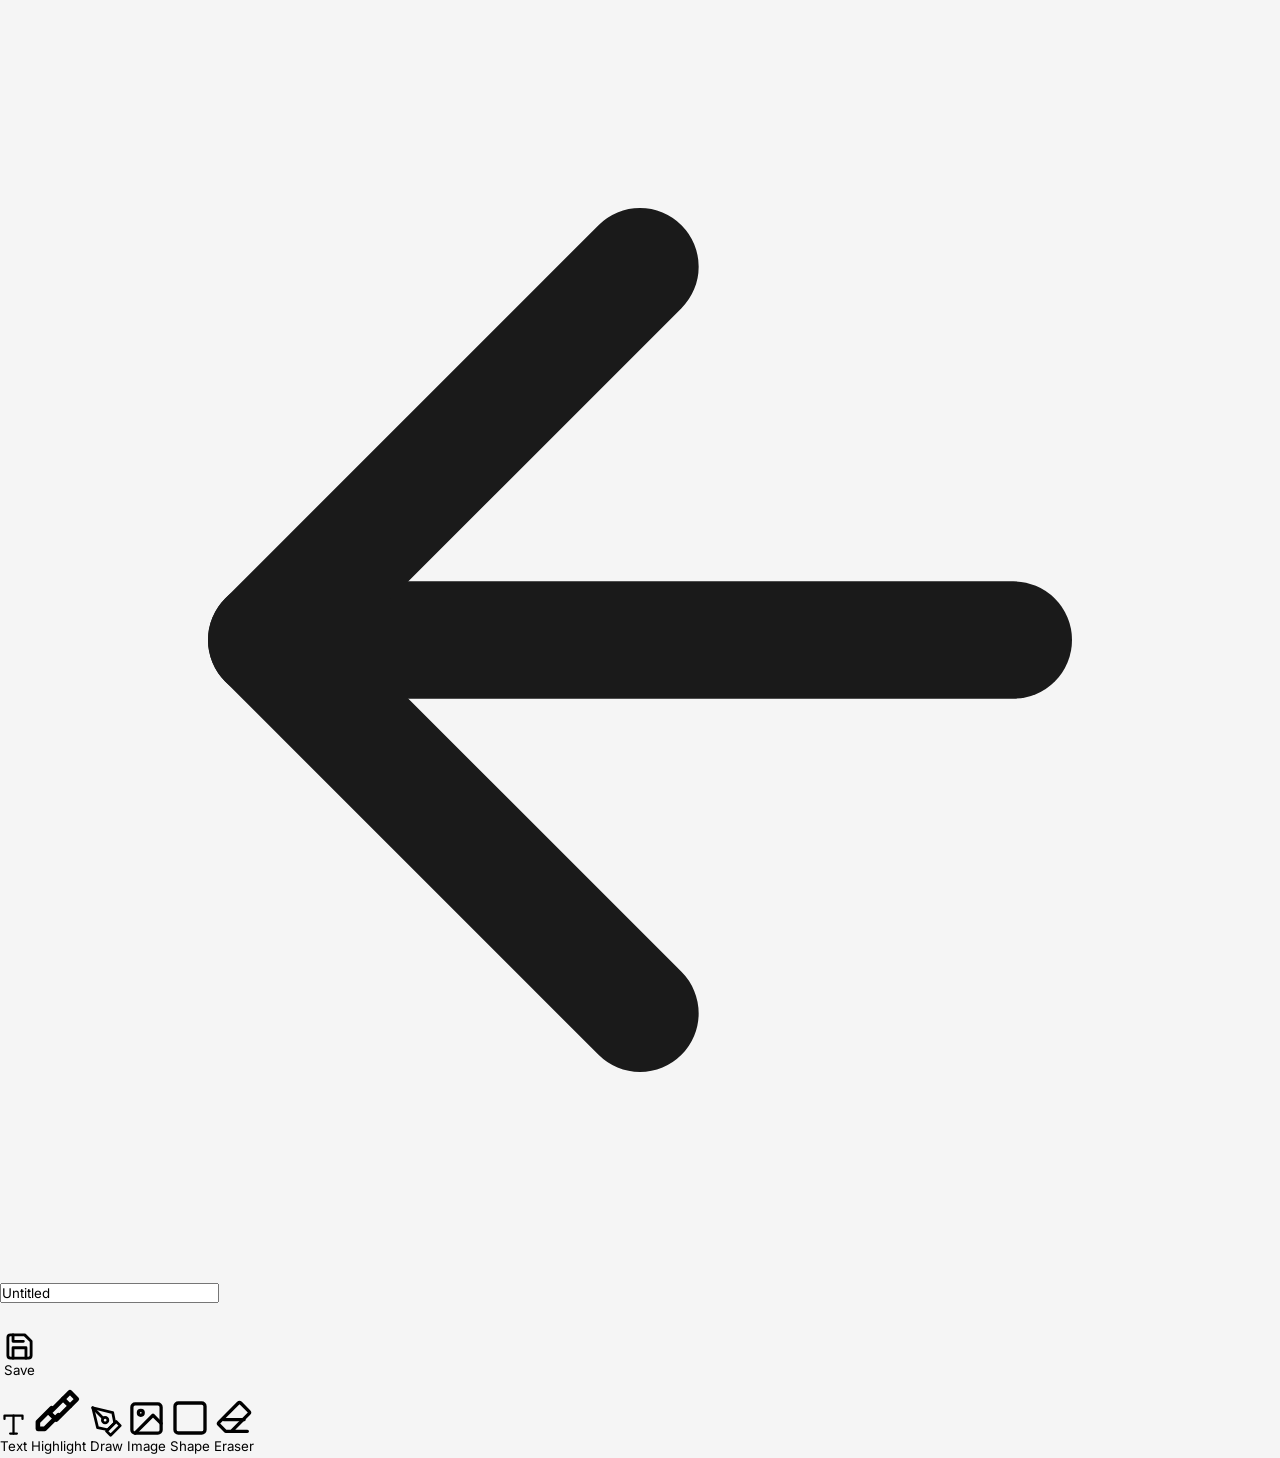
==== studio.html @ eeca4420 "Add initial HTML structure for PDFKit Studio" ====
<!doctype html>
<html lang="en" dir="ltr">
  <head>
    <meta charset="UTF-8" />
    <meta name="viewport" content="width=device-width, initial-scale=1.0, maximum-scale=1.0, user-scalable=no" />
    <title>Studio — PDFKit Studio</title>
    <meta name="description" content="Edit your PDF project — add text, images, highlights, and drawings." />
    <link rel="canonical" href="https://pdfkit-xi.vercel.app/studio.html" />

    <link rel="preconnect" href="https://fonts.googleapis.com" />
    <link rel="preconnect" href="https://fonts.gstatic.com" crossorigin />
    <link href="https://fonts.googleapis.com/css2?family=Inter:wght@400;500;600;700;800;900&family=Cairo:wght@400;500;600;700;800;900&family=Amiri:wght@400;700&family=Tajawal:wght@400;500;700;900&display=swap" rel="stylesheet" />

    <link rel="stylesheet" href="css/style.css" />
    <link rel="stylesheet" href="css/studio.css" />
  </head>
  <body class="studio-body">
    <header class="studio-header">
      <div class="header-left">
        <a class="icon-btn" href="index.html" aria-label="Back">
          <svg viewBox="0 0 24 24" fill="none" stroke="currentColor" stroke-width="2.2" stroke-linecap="round" stroke-linejoin="round">
            <line x1="19" y1="12" x2="5" y2="12"></line>
            <polyline points="12 19 5 12 12 5"></polyline>
          </svg>
        </a>
        <input type="text" class="project-title-input" id="project-title" value="Untitled" />
      </div>

      <div class="header-center">
        <button class="icon-btn" id="undo-btn" aria-label="Undo" disabled>
          <svg viewBox="0 0 24 24" fill="none" stroke="currentColor" stroke-width="2.2" stroke-linecap="round" stroke-linejoin="round">
            <polyline points="9 14 4 9 9 4"></polyline>
            <path d="M20 20v-7a4 4 0 0 0-4-4H4"></path>
          </svg>
        </button>
        <button class="icon-btn" id="redo-btn" aria-label="Redo" disabled>
          <svg viewBox="0 0 24 24" fill="none" stroke="currentColor" stroke-width="2.2" stroke-linecap="round" stroke-linejoin="round">
            <polyline points="15 14 20 9 15 4"></polyline>
            <path d="M4 20v-7a4 4 0 0 1 4-4h12"></path>
          </svg>
        </button>
      </div>

      <div class="header-right">
        <button class="icon-btn" id="export-btn" aria-label="Export">
          <svg viewBox="0 0 24 24" fill="none" stroke="currentColor" stroke-width="2.2" stroke-linecap="round" stroke-linejoin="round">
            <path d="M21 15v4a2 2 0 0 1-2 2H5a2 2 0 0 1-2-2v-4"></path>
            <polyline points="7 10 12 15 17 10"></polyline>
            <line x1="12" y1="15" x2="12" y2="3"></line>
          </svg>
        </button>
        <button class="btn-save" id="save-btn">
          <svg viewBox="0 0 24 24" fill="none" stroke="currentColor" stroke-width="2.2" stroke-linecap="round" stroke-linejoin="round">
            <path d="M19 21H5a2 2 0 0 1-2-2V5a2 2 0 0 1 2-2h11l5 5v11a2 2 0 0 1-2 2z"></path>
            <polyline points="17 21 17 13 7 13 7 21"></polyline>
            <polyline points="7 3 7 8 15 8"></polyline>
          </svg>
          Save
        </button>
      </div>
    </header>

    <main class="studio-main">
      <div class="canvas-wrapper" id="canvas-wrapper">
        <div class="canvas-stage" id="canvas-stage">
          <!-- Pages will be injected here -->
        </div>
      </div>
    </main>

    <nav class="studio-toolbar" id="studio-toolbar">
      <button class="tool-btn" data-tool="text" aria-label="Text">
        <svg viewBox="0 0 24 24" fill="none" stroke="currentColor" stroke-width="2" stroke-linecap="round" stroke-linejoin="round">
          <polyline points="4 7 4 4 20 4 20 7"></polyline>
          <line x1="9" y1="20" x2="15" y2="20"></line>
          <line x1="12" y1="4" x2="12" y2="20"></line>
        </svg>
        <span>Text</span>
      </button>

      <button class="tool-btn" data-tool="highlight" aria-label="Highlight">
        <svg viewBox="0 0 24 24" fill="none" stroke="currentColor" stroke-width="2" stroke-linecap="round" stroke-linejoin="round">
          <path d="M9 11l-6 6v3h3l6-6"></path>
          <path d="M14 7l3 3"></path>
          <path d="M17 4l3 3-9 9-3-3z"></path>
        </svg>
        <span>Highlight</span>
      </button>

      <button class="tool-btn" data-tool="draw" aria-label="Draw">
        <svg viewBox="0 0 24 24" fill="none" stroke="currentColor" stroke-width="2" stroke-linecap="round" stroke-linejoin="round">
          <path d="M12 19l7-7 3 3-7 7-3-3z"></path>
          <path d="M18 13l-1.5-7.5L2 2l3.5 14.5L13 18l5-5z"></path>
          <path d="M2 2l7.586 7.586"></path>
          <circle cx="11" cy="11" r="2"></circle>
        </svg>
        <span>Draw</span>
      </button>

      <button class="tool-btn" data-tool="image" aria-label="Image">
        <svg viewBox="0 0 24 24" fill="none" stroke="currentColor" stroke-width="2" stroke-linecap="round" stroke-linejoin="round">
          <rect x="3" y="3" width="18" height="18" rx="2"></rect>
          <circle cx="8.5" cy="8.5" r="1.5"></circle>
          <polyline points="21 15 16 10 5 21"></polyline>
        </svg>
        <span>Image</span>
      </button>

      <button class="tool-btn" data-tool="shape" aria-label="Shape">
        <svg viewBox="0 0 24 24" fill="none" stroke="currentColor" stroke-width="2" stroke-linecap="round" stroke-linejoin="round">
          <rect x="3" y="3" width="18" height="18" rx="2"></rect>
        </svg>
        <span>Shape</span>
      </button>

      <button class="tool-btn" data-tool="eraser" aria-label="Eraser">
        <svg viewBox="0 0 24 24" fill="none" stroke="currentColor" stroke-width="2" stroke-linecap="round" stroke-linejoin="round">
          <path d="M20 20H7L3 16a1 1 0 0 1 0-1.4L14.6 3a1 1 0 0 1 1.4 0L21 8a1 1 0 0 1 0 1.4L10.4 20"></path>
          <line x1="18" y1="13" x2="6" y2="13"></line>
        </svg>
        <span>Eraser</span>
      </button>
    </nav>

    <div class="tool-panel" id="tool-panel" hidden>
      <button class="panel-close" id="panel-close" aria-label="Close">
        <svg viewBox="0 0 24 24" fill="none" stroke="currentColor" stroke-width="2.4" stroke-linecap="round" stroke-linejoin="round">
          <line x1="18" y1="6" x2="6" y2="18"></line>
          <line x1="6" y1="6" x2="18" y2="18"></line>
        </svg>
      </button>
      <div class="panel-content" id="panel-content"></div>
    </div>

    <input type="file" id="image-upload" accept="image/*" hidden />

    <script src="js/db.js"></script>
    <script src="js/studio.js"></script>
  </body>
  </html>
---- css/style.css ----
:root {
  --cream: #f5f5f5;
  --paper: #ffffff;
  --ink: #1a1a1a;
  --muted: #6b7280;
  --line: #e5e5e5;
  --accent: #e53935;
  --accent-soft: #fee2e2;
  --accent-dark: #c62828;
  --radius: 14px;
  --radius-sm: 10px;
  --shadow-sm: 0 2px 8px rgba(0, 0, 0, 0.04);
  --shadow-md: 0 8px 24px rgba(0, 0, 0, 0.08);
  --shadow-lg: 0 16px 48px rgba(0, 0, 0, 0.12);
}

* { margin: 0; padding: 0; box-sizing: border-box; }

html { scroll-behavior: smooth; }

body {
  font-family: 'Inter', -apple-system, BlinkMacSystemFont, 'Segoe UI', sans-serif;
  background: var(--cream);
  color: var(--ink);
  min-height: 100vh;
  line-height: 1.6;
  -webkit-font-smoothing: antialiased;
  -moz-osx-font-smoothing: grayscale;
}

html[dir="rtl"] body {
  font-family: 'Cairo', 'Inter', sans-serif;
}

a { color: inherit; text-decoration: none; }

button {
  font-family: inherit;
  cursor: pointer;
  border: none;
  background: none;
}

input, textarea, select {
  font-family: inherit;
  outline: none;
}

svg { display: block; }

/* ============ Header ============ */
.app-header {
  display: flex;
  justify-content: space-between;
  align-items: center;
  padding: 16px 24px;
  background: rgba(245, 245, 245, 0.95);
  backdrop-filter: blur(12px);
  -webkit-backdrop-filter: blur(12px);
  border-bottom: 1px solid var(--line);
  position: sticky;
  top: 0;
  z-index: 100;
}

.brand {
  display: inline-flex;
  align-items: center;
  gap: 10px;
  font-size: 20px;
  font-weight: 800;
  letter-spacing: -0.5px;
  color: var(--ink);
}

.brand-mark {
  width: 38px;
  height: 38px;
  background: var(--accent);
  border-radius: var(--radius-sm);
  display: flex;
  align-items: center;
  justify-content: center;
  color: #fff;
  flex-shrink: 0;
}

.brand-mark svg { width: 22px; height: 22px; }

.brand-kit { color: var(--accent); }

.header-btn {
  width: 42px;
  height: 42px;
  border-radius: var(--radius-sm);
  background: var(--paper);
  border: 1px solid var(--line);
  display: flex;
  align-items: center;
  justify-content: center;
  color: var(--ink);
  transition: 0.2s ease;
}

.header-btn:hover {
  background: var(--accent-soft);
  border-color: var(--accent);
  color: var(--accent);
}

.header-btn svg { width: 20px; height: 20px; }

/* ============ Buttons ============ */
.btn {
  display: inline-flex;
  align-items: center;
  justify-content: center;
  gap: 8px;
  padding: 12px 20px;
  border-radius: var(--radius-sm);
  font-size: 15px;
  font-weight: 700;
  transition: 0.2s ease;
  border: 1px solid transparent;
}

.btn svg { width: 18px; height: 18px; }

.btn-primary {
  background: var(--accent);
  color: #fff;
}

.btn-primary:hover { background: var(--accent-dark); }

.btn-secondary {
  background: var(--paper);
  color: var(--ink);
  border-color: var(--line);
}

.btn-secondary:hover {
  background: var(--accent-soft);
  border-color: var(--accent);
  color: var(--accent);
}

.btn-block { width: 100%; }

/* ============ Container ============ */
.container {
  max-width: 960px;
  margin: 0 auto;
  padding: 0 24px;
}

.container-sm { max-width: 720px; }

/* ============ Empty state ============ */
.empty-state {
  text-align: center;
  padding: 80px 24px;
}

.empty-state svg {
  width: 64px;
  height: 64px;
  color: var(--muted);
  margin: 0 auto 24px;
  opacity: 0.4;
}

.empty-state h2 {
  font-size: 22px;
  font-weight: 800;
  margin-bottom: 8px;
  letter-spacing: -0.5px;
}

.empty-state p {
  color: var(--muted);
  font-size: 15px;
  margin-bottom: 28px;
  max-width: 360px;
  margin-left: auto;
  margin-right: auto;
}

/* ============ Modal ============ */
.modal {
  position: fixed;
  inset: 0;
  background: rgba(0, 0, 0, 0.5);
  backdrop-filter: blur(4px);
  z-index: 1000;
  display: flex;
  align-items: center;
  justify-content: center;
  padding: 20px;
}

.modal[hidden] { display: none; }

.modal-panel {
  background: var(--paper);
  border-radius: var(--radius);
  padding: 28px;
  width: 100%;
  max-width: 420px;
  box-shadow: var(--shadow-lg);
  position: relative;
}

.modal-title {
  font-size: 18px;
  font-weight: 800;
  margin-bottom: 6px;
}

.modal-desc {
  color: var(--muted);
  font-size: 14px;
  margin-bottom: 24px;
}

.modal-actions {
  display: flex;
  gap: 10px;
  margin-top: 24px;
}

.modal-actions .btn { flex: 1; }

/* ============ Responsive ============ */
@media (max-width: 600px) {
  .app-header { padding: 14px 18px; }
  .brand { font-size: 18px; }
  .brand-mark { width: 34px; height: 34px; }
  .brand-mark svg { width: 20px; height: 20px; }
  .container { padding: 0 18px; }
  .empty-state { padding: 60px 20px; }
  }
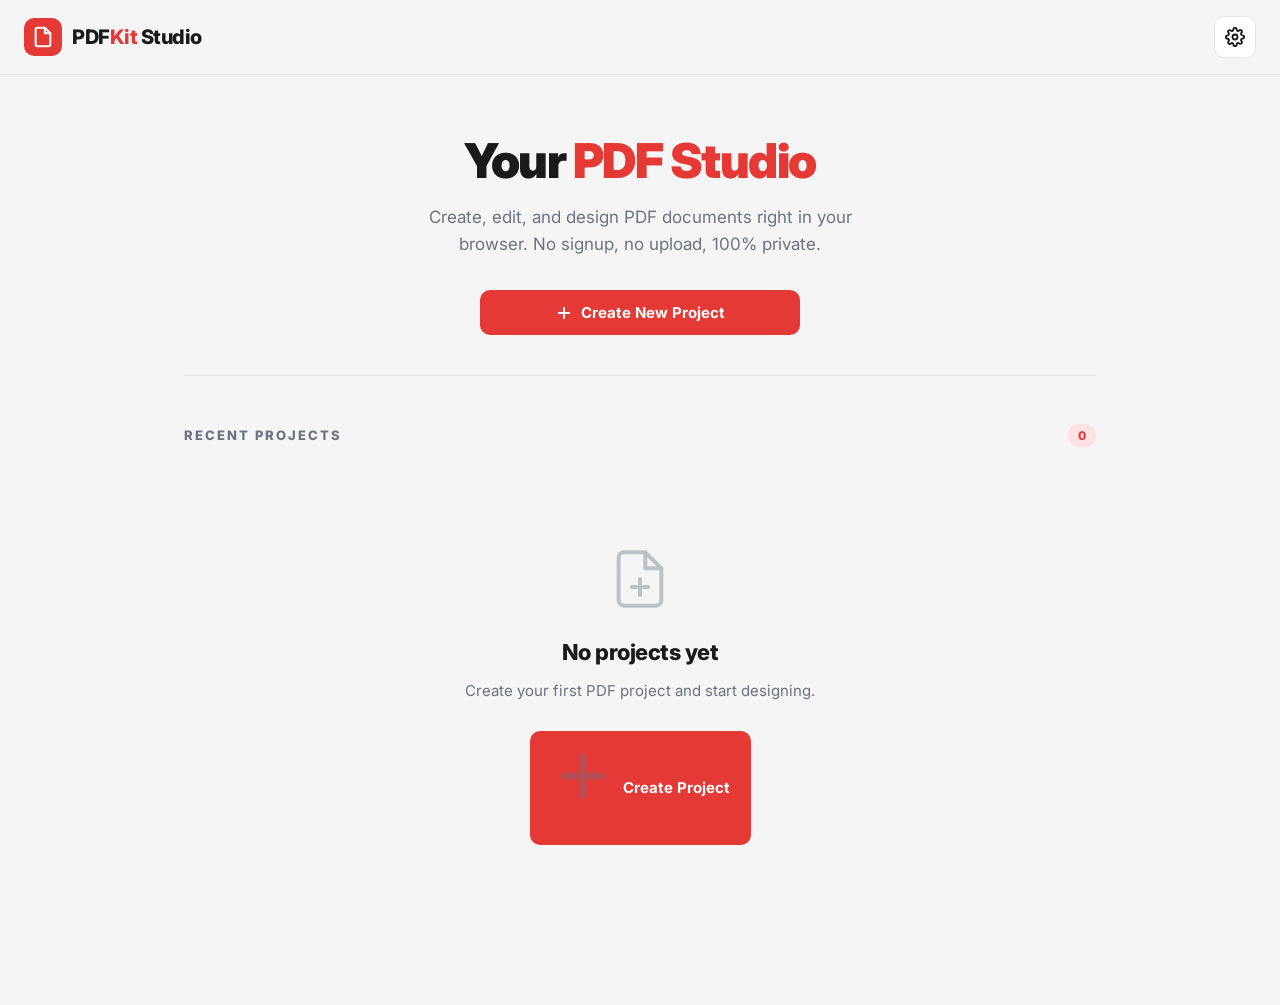
==== commit 2b3ed777: "Refactor HTML structure for studio page" ====
--- a/studio.html
+++ b/studio.html
@@ -59,70 +59,66 @@
         </button>
       </div>
     </header>
+    <main class="studio-main">
+  <div class="canvas-wrapper" id="canvas-wrapper">
+    <div class="canvas-stage" id="canvas-stage"></div>
+  </div>
+</main>
 
-    <main class="studio-main">
-      <div class="canvas-wrapper" id="canvas-wrapper">
-        <div class="canvas-stage" id="canvas-stage">
-          <!-- Pages will be injected here -->
-        </div>
-      </div>
-    </main>
+<nav class="studio-toolbar" id="studio-toolbar">
+  <button class="tool-btn" data-tool="text" aria-label="Text">
+    <svg viewBox="0 0 24 24" fill="none" stroke="currentColor" stroke-width="2" stroke-linecap="round" stroke-linejoin="round">
+      <polyline points="4 7 4 4 20 4 20 7"></polyline>
+      <line x1="9" y1="20" x2="15" y2="20"></line>
+      <line x1="12" y1="4" x2="12" y2="20"></line>
+    </svg>
+    <span>Text</span>
+  </button>
 
-    <nav class="studio-toolbar" id="studio-toolbar">
-      <button class="tool-btn" data-tool="text" aria-label="Text">
-        <svg viewBox="0 0 24 24" fill="none" stroke="currentColor" stroke-width="2" stroke-linecap="round" stroke-linejoin="round">
-          <polyline points="4 7 4 4 20 4 20 7"></polyline>
-          <line x1="9" y1="20" x2="15" y2="20"></line>
-          <line x1="12" y1="4" x2="12" y2="20"></line>
-        </svg>
-        <span>Text</span>
-      </button>
+  <button class="tool-btn" data-tool="highlight" aria-label="Highlight">
+    <svg viewBox="0 0 24 24" fill="none" stroke="currentColor" stroke-width="2" stroke-linecap="round" stroke-linejoin="round">
+      <path d="M9 11l-6 6v3h3l6-6"></path>
+      <path d="M14 7l3 3"></path>
+      <path d="M17 4l3 3-9 9-3-3z"></path>
+    </svg>
+    <span>Highlight</span>
+  </button>
 
-      <button class="tool-btn" data-tool="highlight" aria-label="Highlight">
-        <svg viewBox="0 0 24 24" fill="none" stroke="currentColor" stroke-width="2" stroke-linecap="round" stroke-linejoin="round">
-          <path d="M9 11l-6 6v3h3l6-6"></path>
-          <path d="M14 7l3 3"></path>
-          <path d="M17 4l3 3-9 9-3-3z"></path>
-        </svg>
-        <span>Highlight</span>
-      </button>
+  <button class="tool-btn" data-tool="draw" aria-label="Draw">
+    <svg viewBox="0 0 24 24" fill="none" stroke="currentColor" stroke-width="2" stroke-linecap="round" stroke-linejoin="round">
+      <path d="M12 19l7-7 3 3-7 7-3-3z"></path>
+      <path d="M18 13l-1.5-7.5L2 2l3.5 14.5L13 18l5-5z"></path>
+      <path d="M2 2l7.586 7.586"></path>
+      <circle cx="11" cy="11" r="2"></circle>
+    </svg>
+    <span>Draw</span>
+  </button>
 
-      <button class="tool-btn" data-tool="draw" aria-label="Draw">
-        <svg viewBox="0 0 24 24" fill="none" stroke="currentColor" stroke-width="2" stroke-linecap="round" stroke-linejoin="round">
-          <path d="M12 19l7-7 3 3-7 7-3-3z"></path>
-          <path d="M18 13l-1.5-7.5L2 2l3.5 14.5L13 18l5-5z"></path>
-          <path d="M2 2l7.586 7.586"></path>
-          <circle cx="11" cy="11" r="2"></circle>
-        </svg>
-        <span>Draw</span>
-      </button>
+  <button class="tool-btn" data-tool="image" aria-label="Image">
+    <svg viewBox="0 0 24 24" fill="none" stroke="currentColor" stroke-width="2" stroke-linecap="round" stroke-linejoin="round">
+      <rect x="3" y="3" width="18" height="18" rx="2"></rect>
+      <circle cx="8.5" cy="8.5" r="1.5"></circle>
+      <polyline points="21 15 16 10 5 21"></polyline>
+    </svg>
+    <span>Image</span>
+  </button>
 
-      <button class="tool-btn" data-tool="image" aria-label="Image">
-        <svg viewBox="0 0 24 24" fill="none" stroke="currentColor" stroke-width="2" stroke-linecap="round" stroke-linejoin="round">
-          <rect x="3" y="3" width="18" height="18" rx="2"></rect>
-          <circle cx="8.5" cy="8.5" r="1.5"></circle>
-          <polyline points="21 15 16 10 5 21"></polyline>
-        </svg>
-        <span>Image</span>
-      </button>
+  <button class="tool-btn" data-tool="shape" aria-label="Shape">
+    <svg viewBox="0 0 24 24" fill="none" stroke="currentColor" stroke-width="2" stroke-linecap="round" stroke-linejoin="round">
+      <rect x="3" y="3" width="18" height="18" rx="2"></rect>
+    </svg>
+    <span>Shape</span>
+  </button>
 
-      <button class="tool-btn" data-tool="shape" aria-label="Shape">
-        <svg viewBox="0 0 24 24" fill="none" stroke="currentColor" stroke-width="2" stroke-linecap="round" stroke-linejoin="round">
-          <rect x="3" y="3" width="18" height="18" rx="2"></rect>
-        </svg>
-        <span>Shape</span>
-      </button>
-
-      <button class="tool-btn" data-tool="eraser" aria-label="Eraser">
-        <svg viewBox="0 0 24 24" fill="none" stroke="currentColor" stroke-width="2" stroke-linecap="round" stroke-linejoin="round">
-          <path d="M20 20H7L3 16a1 1 0 0 1 0-1.4L14.6 3a1 1 0 0 1 1.4 0L21 8a1 1 0 0 1 0 1.4L10.4 20"></path>
-          <line x1="18" y1="13" x2="6" y2="13"></line>
-        </svg>
-        <span>Eraser</span>
-      </button>
-    </nav>
-
-    <div class="tool-panel" id="tool-panel" hidden>
+  <button class="tool-btn" data-tool="eraser" aria-label="Eraser">
+    <svg viewBox="0 0 24 24" fill="none" stroke="currentColor" stroke-width="2" stroke-linecap="round" stroke-linejoin="round">
+      <path d="M20 20H7L3 16a1 1 0 0 1 0-1.4L14.6 3a1 1 0 0 1 1.4 0L21 8a1 1 0 0 1 0 1.4L10.4 20"></path>
+      <line x1="18" y1="13" x2="6" y2="13"></line>
+    </svg>
+    <span>Eraser</span>
+  </button>
+      </nav>
+          <div class="tool-panel" id="tool-panel" hidden>
       <button class="panel-close" id="panel-close" aria-label="Close">
         <svg viewBox="0 0 24 24" fill="none" stroke="currentColor" stroke-width="2.4" stroke-linecap="round" stroke-linejoin="round">
           <line x1="18" y1="6" x2="6" y2="18"></line>
@@ -137,4 +133,4 @@
     <script src="js/db.js"></script>
     <script src="js/studio.js"></script>
   </body>
-  </html>
+</html>
--- a/css/studio.css
+++ b/css/studio.css
@@ -0,0 +1,488 @@
+/* =========================================
+   PDFKit Studio — Editor Styles (Part 1/4)
+   Layout + Header
+   ========================================= */
+
+.studio-body {
+  height: 100vh;
+  height: 100dvh;
+  overflow: hidden;
+  display: flex;
+  flex-direction: column;
+  background: #e8e8e8;
+}
+
+/* ---------- Header ---------- */
+.studio-header {
+  display: grid;
+  grid-template-columns: 1fr auto 1fr;
+  align-items: center;
+  gap: 8px;
+  padding: 8px 12px;
+  background: var(--paper);
+  border-bottom: 1px solid var(--line);
+  z-index: 50;
+  flex-shrink: 0;
+}
+
+.header-left,
+.header-center,
+.header-right {
+  display: flex;
+  align-items: center;
+  gap: 4px;
+}
+
+.header-left { min-width: 0; overflow: hidden; }
+.header-center { justify-content: center; }
+.header-right { justify-content: flex-end; }
+
+.icon-btn {
+  width: 36px;
+  height: 36px;
+  border-radius: 8px;
+  display: flex;
+  align-items: center;
+  justify-content: center;
+  color: var(--ink);
+  transition: 0.2s;
+  flex-shrink: 0;
+  background: transparent;
+  border: none;
+  cursor: pointer;
+}
+
+.icon-btn svg { width: 20px; height: 20px; }
+
+.icon-btn:hover:not(:disabled) {
+  background: var(--accent-soft);
+  color: var(--accent);
+}
+
+.icon-btn:disabled {
+  opacity: 0.25;
+  cursor: not-allowed;
+}
+
+.project-title-input {
+  background: transparent;
+  border: 1px solid transparent;
+  padding: 6px 8px;
+  border-radius: 6px;
+  font-size: 14px;
+  font-weight: 700;
+  color: var(--ink);
+  min-width: 0;
+  flex: 1;
+  max-width: 200px;
+  transition: 0.2s;
+}
+
+.project-title-input:hover { border-color: var(--line); }
+.project-title-input:focus { border-color: var(--accent); background: var(--cream); }
+
+.btn-save {
+  display: inline-flex;
+  align-items: center;
+  gap: 6px;
+  padding: 8px 14px;
+  background: var(--accent);
+  color: #fff;
+  border-radius: 8px;
+  font-size: 13px;
+  font-weight: 700;
+  transition: 0.2s;
+  white-space: nowrap;
+  border: none;
+  cursor: pointer;
+  font-family: inherit;
+}
+
+.btn-save svg { width: 16px; height: 16px; }
+
+.btn-save:hover { background: var(--accent-dark); }
+/* =========================================
+   Part 2/4 — Canvas Area + Bottom Toolbar
+   ========================================= */
+
+.studio-main {
+  flex: 1 1 auto;
+  overflow: auto;
+  position: relative;
+  padding: 16px;
+  min-height: 0;
+  -webkit-overflow-scrolling: touch;
+}
+
+.canvas-wrapper {
+  min-height: 100%;
+  display: flex;
+  align-items: flex-start;
+  justify-content: center;
+  padding-bottom: 16px;
+}
+
+.canvas-stage {
+  display: flex;
+  flex-direction: column;
+  gap: 16px;
+  align-items: center;
+}
+
+.page-canvas {
+  background: #fff;
+  box-shadow: 0 4px 24px rgba(0, 0, 0, 0.12);
+  border-radius: 4px;
+  position: relative;
+  overflow: hidden;
+  touch-action: none;
+  flex-shrink: 0;
+}
+
+/* ---------- Bottom toolbar ---------- */
+.studio-toolbar {
+  display: flex;
+  justify-content: flex-start;
+  gap: 2px;
+  padding: 8px;
+  background: var(--paper);
+  border-top: 1px solid var(--line);
+  overflow-x: auto;
+  overflow-y: hidden;
+  flex-shrink: 0;
+  scrollbar-width: none;
+  -webkit-overflow-scrolling: touch;
+  z-index: 10;
+}
+
+.studio-toolbar::-webkit-scrollbar { display: none; }
+
+.tool-btn {
+  display: flex;
+  flex-direction: column;
+  align-items: center;
+  justify-content: center;
+  gap: 3px;
+  padding: 8px 12px;
+  border-radius: 10px;
+  color: var(--muted);
+  transition: 0.2s;
+  flex-shrink: 0;
+  min-width: 62px;
+  background: transparent;
+  border: none;
+  cursor: pointer;
+  font-family: inherit;
+}
+
+.tool-btn svg { width: 22px; height: 22px; flex-shrink: 0; }
+
+.tool-btn span {
+  font-size: 10px;
+  font-weight: 700;
+  letter-spacing: 0.2px;
+  white-space: nowrap;
+}
+
+.tool-btn:hover {
+  background: var(--accent-soft);
+  color: var(--accent);
+}
+
+.tool-btn.active {
+  background: var(--accent);
+  color: #fff;
+}
+/* =========================================
+   Part 3/4 — Tool Panel (bottom sheet)
+   ========================================= */
+
+.tool-panel {
+  position: fixed;
+  left: 0;
+  right: 0;
+  bottom: 0;
+  background: var(--paper);
+  border-top-left-radius: 20px;
+  border-top-right-radius: 20px;
+  box-shadow: 0 -8px 32px rgba(0, 0, 0, 0.18);
+  padding: 20px;
+  z-index: 200;
+  max-height: 55vh;
+  overflow-y: auto;
+  animation: slideUp 0.25s ease;
+}
+
+.tool-panel[hidden] { display: none; }
+
+@keyframes slideUp {
+  from { transform: translateY(100%); }
+  to { transform: translateY(0); }
+}
+
+.panel-close {
+  position: absolute;
+  top: 12px;
+  right: 12px;
+  width: 30px;
+  height: 30px;
+  border-radius: 8px;
+  display: flex;
+  align-items: center;
+  justify-content: center;
+  color: var(--muted);
+  background: var(--cream);
+  transition: 0.2s;
+  border: none;
+  cursor: pointer;
+}
+
+.panel-close svg { width: 16px; height: 16px; }
+
+.panel-close:hover {
+  background: var(--accent-soft);
+  color: var(--accent);
+}
+
+html[dir="rtl"] .panel-close { right: auto; left: 12px; }
+
+.panel-content { padding-right: 40px; }
+
+html[dir="rtl"] .panel-content { padding-right: 0; padding-left: 40px; }
+
+.panel-title {
+  font-size: 15px;
+  font-weight: 800;
+  margin-bottom: 16px;
+  letter-spacing: -0.3px;
+}
+
+.panel-row { margin-bottom: 16px; }
+
+.panel-label {
+  display: block;
+  font-size: 11px;
+  font-weight: 800;
+  letter-spacing: 1px;
+  text-transform: uppercase;
+  color: var(--muted);
+  margin-bottom: 8px;
+}
+
+.color-options {
+  display: flex;
+  gap: 10px;
+  flex-wrap: wrap;
+}
+
+.color-swatch {
+  width: 34px;
+  height: 34px;
+  border-radius: 50%;
+  border: 2px solid var(--line);
+  cursor: pointer;
+  transition: 0.2s;
+  padding: 0;
+}
+
+.color-swatch:hover { transform: scale(1.1); }
+
+.color-swatch.active {
+  border-color: var(--accent);
+  box-shadow: 0 0 0 3px var(--accent-soft);
+}
+
+.panel-textarea {
+  width: 100%;
+  padding: 12px 14px;
+  background: var(--cream);
+  border: 1px solid var(--line);
+  border-radius: 10px;
+  font-family: inherit;
+  font-size: 15px;
+  color: var(--ink);
+  resize: vertical;
+  min-height: 70px;
+  transition: 0.2s;
+}
+
+.panel-textarea:focus { border-color: var(--accent); background: var(--paper); }
+
+.font-grid {
+  display: grid;
+  grid-template-columns: repeat(auto-fill, minmax(90px, 1fr));
+  gap: 8px;
+}
+
+.font-option {
+  padding: 10px;
+  background: var(--cream);
+  border: 1.5px solid var(--line);
+  border-radius: 10px;
+  font-size: 14px;
+  color: var(--ink);
+  cursor: pointer;
+  transition: 0.2s;
+  text-align: center;
+  white-space: nowrap;
+  overflow: hidden;
+  text-overflow: ellipsis;
+  font-family: inherit;
+}
+
+.font-option:hover { border-color: var(--accent); }
+
+.font-option.active {
+  border-color: var(--accent);
+  background: var(--accent-soft);
+}
+
+.size-slider {
+  width: 100%;
+  -webkit-appearance: none;
+  appearance: none;
+  height: 4px;
+  background: var(--line);
+  border-radius: 4px;
+  outline: none;
+}
+
+.size-slider::-webkit-slider-thumb {
+  -webkit-appearance: none;
+  appearance: none;
+  width: 20px;
+  height: 20px;
+  background: var(--accent);
+  border-radius: 50%;
+  cursor: pointer;
+  border: 3px solid #fff;
+  box-shadow: 0 2px 6px rgba(0, 0, 0, 0.2);
+}
+
+.size-slider::-moz-range-thumb {
+  width: 20px;
+  height: 20px;
+  background: var(--accent);
+  border-radius: 50%;
+  cursor: pointer;
+  border: 3px solid #fff;
+}
+
+.brush-options { display: flex; gap: 10px; }
+
+.brush-size {
+  width: 44px;
+  height: 44px;
+  border-radius: 10px;
+  background: var(--cream);
+  border: 1.5px solid var(--line);
+  display: flex;
+  align-items: center;
+  justify-content: center;
+  cursor: pointer;
+  transition: 0.2s;
+  padding: 0;
+}
+
+.brush-size::before {
+  content: "";
+  background: var(--ink);
+  border-radius: 50%;
+  width: var(--size);
+  height: var(--size);
+}
+
+.brush-size.active {
+  border-color: var(--accent);
+  background: var(--accent-soft);
+}
+
+.brush-size.active::before { background: var(--accent); }
+
+.panel-btn {
+  width: 100%;
+  padding: 12px;
+  background: var(--accent);
+  color: #fff;
+  border-radius: 10px;
+  font-size: 15px;
+  font-weight: 700;
+  transition: 0.2s;
+  border: none;
+  cursor: pointer;
+  font-family: inherit;
+}
+
+.panel-btn:hover { background: var(--accent-dark); }
+/* =========================================
+   Part 4/4 — Elements + Responsive
+   ========================================= */
+
+.text-element {
+  position: absolute;
+  cursor: move;
+  user-select: none;
+  -webkit-user-select: none;
+  padding: 4px 6px;
+  border: 1px dashed transparent;
+  border-radius: 4px;
+  white-space: pre-wrap;
+  word-break: break-word;
+  line-height: 1.3;
+  touch-action: none;
+}
+
+.text-element.selected {
+  border-color: var(--accent);
+  background: rgba(229, 57, 53, 0.05);
+}
+
+.text-element .resize-handle,
+.image-element .resize-handle {
+  position: absolute;
+  right: -6px;
+  bottom: -6px;
+  width: 12px;
+  height: 12px;
+  background: var(--accent);
+  border: 2px solid #fff;
+  border-radius: 50%;
+  cursor: nwse-resize;
+  display: none;
+  touch-action: none;
+}
+
+.text-element.selected .resize-handle,
+.image-element.selected .resize-handle { display: block; }
+
+.image-element {
+  position: absolute;
+  cursor: move;
+  user-select: none;
+  -webkit-user-select: none;
+  border: 1px dashed transparent;
+  touch-action: none;
+}
+
+.image-element img {
+  display: block;
+  width: 100%;
+  height: 100%;
+  pointer-events: none;
+  object-fit: contain;
+}
+
+.image-element.selected { border-color: var(--accent); }
+
+@media (max-width: 600px) {
+  .studio-header { padding: 6px 8px; gap: 4px; }
+  .project-title-input { font-size: 13px; max-width: 110px; padding: 5px 6px; }
+  .icon-btn { width: 32px; height: 32px; }
+  .icon-btn svg { width: 18px; height: 18px; }
+  .btn-save { padding: 7px 10px; font-size: 12px; }
+  .studio-main { padding: 10px; }
+  .studio-toolbar { padding: 6px 4px; }
+  .tool-btn { min-width: 56px; padding: 6px 8px; }
+  .tool-btn svg { width: 20px; height: 20px; }
+  .tool-btn span { font-size: 9px; }
+}
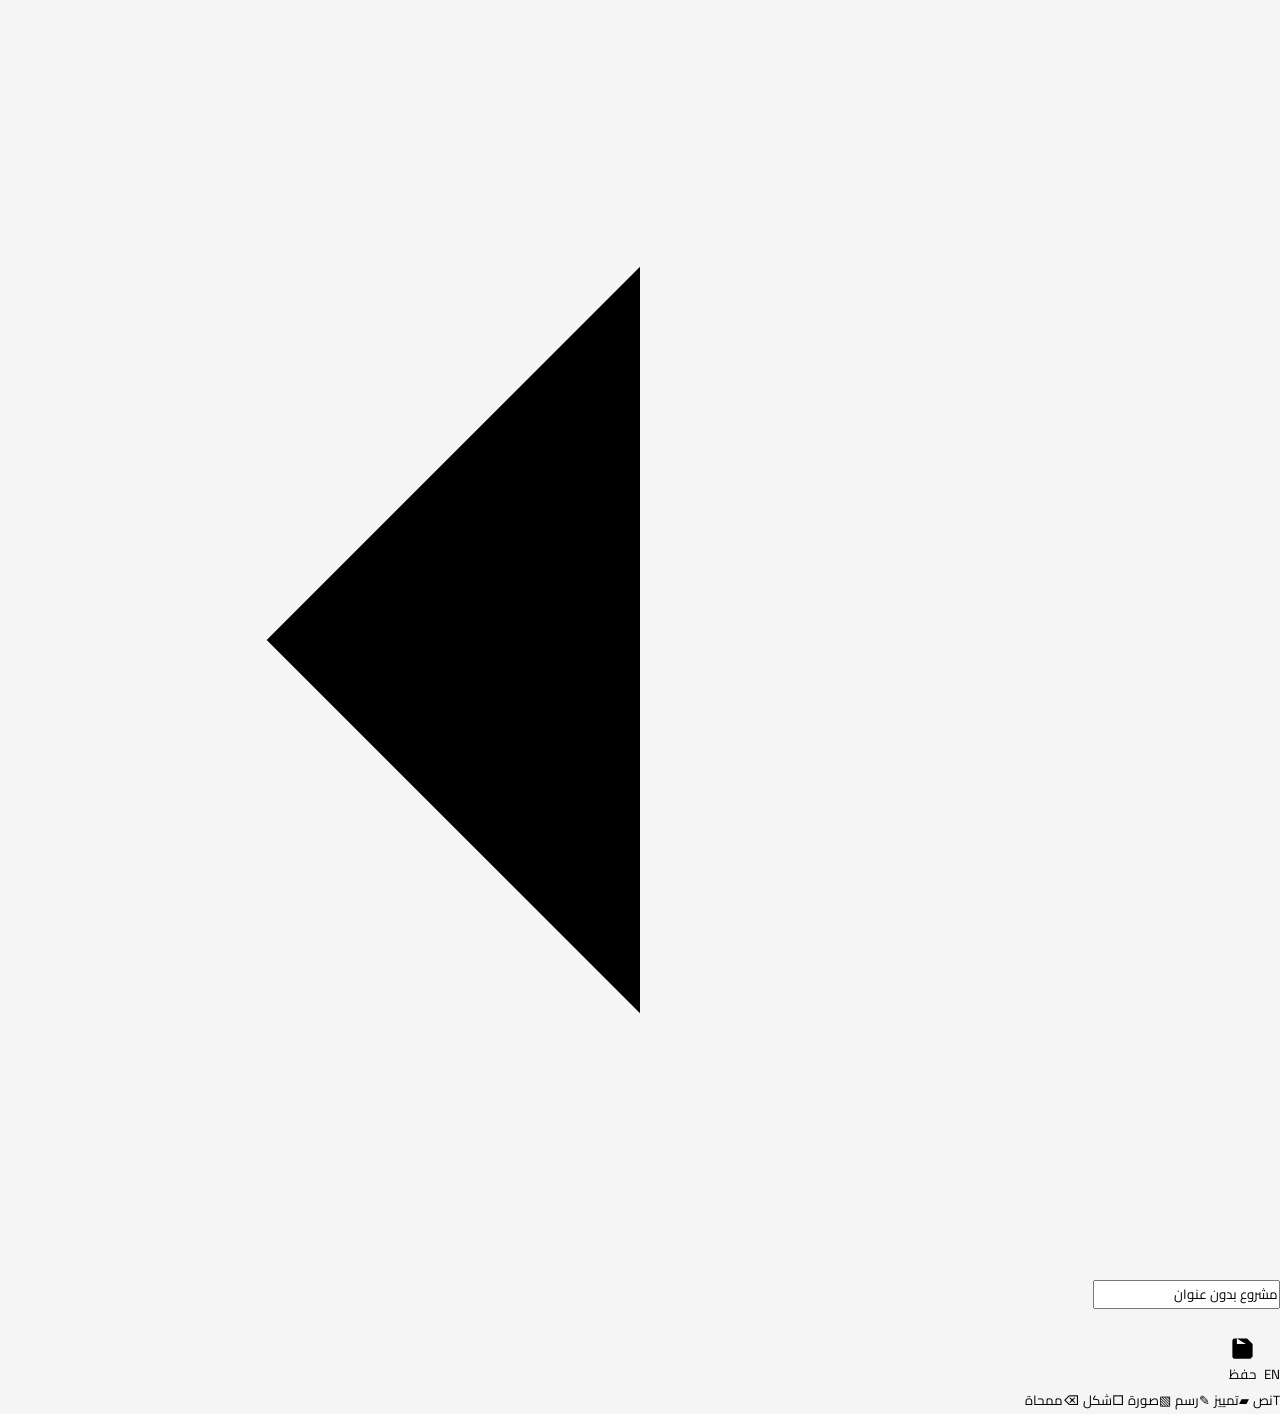
==== commit 8f24f509: "Add files via upload" ====
--- a/studio.html
+++ b/studio.html
@@ -1,136 +1,70 @@
 <!doctype html>
-<html lang="en" dir="ltr">
-  <head>
-    <meta charset="UTF-8" />
-    <meta name="viewport" content="width=device-width, initial-scale=1.0, maximum-scale=1.0, user-scalable=no" />
-    <title>Studio — PDFKit Studio</title>
-    <meta name="description" content="Edit your PDF project — add text, images, highlights, and drawings." />
-    <link rel="canonical" href="https://pdfkit-xi.vercel.app/studio.html" />
+<html lang="ar" dir="rtl">
+<head>
+  <meta charset="UTF-8">
+  <meta name="viewport" content="width=device-width, initial-scale=1, viewport-fit=cover">
+  <meta name="theme-color" content="#f5f5f5">
+  <title>الاستوديو — PDFKit Studio</title>
+  <meta name="description" content="محرر PDF تفاعلي يعمل بالكامل في المتصفح">
+  <link rel="preconnect" href="https://fonts.googleapis.com">
+  <link rel="preconnect" href="https://fonts.gstatic.com" crossorigin>
+  <link href="https://fonts.googleapis.com/css2?family=Inter:wght@400;500;600;700;800&family=Cairo:wght@400;500;600;700;800&family=Amiri:wght@400;700&family=Tajawal:wght@400;500;700;800&display=swap" rel="stylesheet">
+  <link rel="stylesheet" href="css/style.css">
+  <link rel="stylesheet" href="css/studio.css">
+</head>
+<body class="studio-body">
+  <header class="studio-header" aria-label="رأس الاستوديو">
+    <div class="header-group header-start">
+      <a class="icon-btn" href="index.html" data-i18n-aria="back" aria-label="رجوع">
+        <svg viewBox="0 0 24 24" aria-hidden="true"><path d="M19 12H5M12 19l-7-7 7-7"/></svg>
+      </a>
+      <input id="project-title" class="project-title-input" value="مشروع بدون عنوان" autocomplete="off" aria-label="اسم المشروع">
+    </div>
+    <div class="header-group header-history" aria-label="سجل التعديلات">
+      <button class="icon-btn" id="undo-btn" type="button" data-i18n-aria="undo" aria-label="تراجع" disabled>
+        <svg viewBox="0 0 24 24" aria-hidden="true"><path d="M9 14 4 9l5-5M4 9h10a6 6 0 0 1 6 6v5"/></svg>
+      </button>
+      <button class="icon-btn" id="redo-btn" type="button" data-i18n-aria="redo" aria-label="إعادة" disabled>
+        <svg viewBox="0 0 24 24" aria-hidden="true"><path d="m15 14 5-5-5-5m5 5H10a6 6 0 0 0-6 6v5"/></svg>
+      </button>
+    </div>
+    <div class="header-group header-end">
+      <button class="icon-btn" id="language-btn" type="button" aria-label="English">EN</button>
+      <button class="icon-btn" id="export-btn" type="button" data-i18n-aria="export" aria-label="تصدير">
+        <svg viewBox="0 0 24 24" aria-hidden="true"><path d="M12 3v12m0 0 5-5m-5 5-5-5M5 21h14a2 2 0 0 0 2-2v-3M3 16v3a2 2 0 0 0 2 2"/></svg>
+      </button>
+      <button class="btn-save" id="save-btn" type="button">
+        <svg viewBox="0 0 24 24" aria-hidden="true"><path d="M19 21H5a2 2 0 0 1-2-2V5a2 2 0 0 1 2-2h11l5 5v11zM7 3v5h8M8 21v-6h8v6"/></svg>
+        <span data-i18n="save">حفظ</span>
+      </button>
+    </div>
+  </header>
 
-    <link rel="preconnect" href="https://fonts.googleapis.com" />
-    <link rel="preconnect" href="https://fonts.gstatic.com" crossorigin />
-    <link href="https://fonts.googleapis.com/css2?family=Inter:wght@400;500;600;700;800;900&family=Cairo:wght@400;500;600;700;800;900&family=Amiri:wght@400;700&family=Tajawal:wght@400;500;700;900&display=swap" rel="stylesheet" />
+  <main class="studio-main" id="studio-main">
+    <div class="canvas-wrapper" id="canvas-wrapper">
+      <div class="canvas-stage" id="canvas-stage" aria-live="polite"></div>
+    </div>
+  </main>
 
-    <link rel="stylesheet" href="css/style.css" />
-    <link rel="stylesheet" href="css/studio.css" />
-  </head>
-  <body class="studio-body">
-    <header class="studio-header">
-      <div class="header-left">
-        <a class="icon-btn" href="index.html" aria-label="Back">
-          <svg viewBox="0 0 24 24" fill="none" stroke="currentColor" stroke-width="2.2" stroke-linecap="round" stroke-linejoin="round">
-            <line x1="19" y1="12" x2="5" y2="12"></line>
-            <polyline points="12 19 5 12 12 5"></polyline>
-          </svg>
-        </a>
-        <input type="text" class="project-title-input" id="project-title" value="Untitled" />
-      </div>
+  <nav class="studio-toolbar" id="studio-toolbar" aria-label="أدوات التحرير">
+    <button class="tool-btn" type="button" data-tool="text"><span class="tool-icon">T</span><span data-i18n="text">نص</span></button>
+    <button class="tool-btn" type="button" data-tool="highlight"><span class="tool-icon">▰</span><span data-i18n="highlight">تمييز</span></button>
+    <button class="tool-btn" type="button" data-tool="draw"><span class="tool-icon">✎</span><span data-i18n="draw">رسم</span></button>
+    <button class="tool-btn" type="button" data-tool="image"><span class="tool-icon">▧</span><span data-i18n="image">صورة</span></button>
+    <button class="tool-btn" type="button" data-tool="shape"><span class="tool-icon">□</span><span data-i18n="shape">شكل</span></button>
+    <button class="tool-btn" type="button" data-tool="eraser"><span class="tool-icon">⌫</span><span data-i18n="eraser">ممحاة</span></button>
+  </nav>
 
-      <div class="header-center">
-        <button class="icon-btn" id="undo-btn" aria-label="Undo" disabled>
-          <svg viewBox="0 0 24 24" fill="none" stroke="currentColor" stroke-width="2.2" stroke-linecap="round" stroke-linejoin="round">
-            <polyline points="9 14 4 9 9 4"></polyline>
-            <path d="M20 20v-7a4 4 0 0 0-4-4H4"></path>
-          </svg>
-        </button>
-        <button class="icon-btn" id="redo-btn" aria-label="Redo" disabled>
-          <svg viewBox="0 0 24 24" fill="none" stroke="currentColor" stroke-width="2.2" stroke-linecap="round" stroke-linejoin="round">
-            <polyline points="15 14 20 9 15 4"></polyline>
-            <path d="M4 20v-7a4 4 0 0 1 4-4h12"></path>
-          </svg>
-        </button>
-      </div>
+  <section class="tool-panel" id="tool-panel" hidden aria-label="خيارات الأداة">
+    <div class="sheet-grip" aria-hidden="true"></div>
+    <button class="panel-close" id="panel-close" type="button" aria-label="إغلاق">×</button>
+    <div class="panel-content" id="panel-content"></div>
+  </section>
 
-      <div class="header-right">
-        <button class="icon-btn" id="export-btn" aria-label="Export">
-          <svg viewBox="0 0 24 24" fill="none" stroke="currentColor" stroke-width="2.2" stroke-linecap="round" stroke-linejoin="round">
-            <path d="M21 15v4a2 2 0 0 1-2 2H5a2 2 0 0 1-2-2v-4"></path>
-            <polyline points="7 10 12 15 17 10"></polyline>
-            <line x1="12" y1="15" x2="12" y2="3"></line>
-          </svg>
-        </button>
-        <button class="btn-save" id="save-btn">
-          <svg viewBox="0 0 24 24" fill="none" stroke="currentColor" stroke-width="2.2" stroke-linecap="round" stroke-linejoin="round">
-            <path d="M19 21H5a2 2 0 0 1-2-2V5a2 2 0 0 1 2-2h11l5 5v11a2 2 0 0 1-2 2z"></path>
-            <polyline points="17 21 17 13 7 13 7 21"></polyline>
-            <polyline points="7 3 7 8 15 8"></polyline>
-          </svg>
-          Save
-        </button>
-      </div>
-    </header>
-    <main class="studio-main">
-  <div class="canvas-wrapper" id="canvas-wrapper">
-    <div class="canvas-stage" id="canvas-stage"></div>
-  </div>
-</main>
+  <input type="file" id="image-upload" accept="image/*" hidden>
+  <div class="toast" id="toast" role="status" aria-live="polite"></div>
 
-<nav class="studio-toolbar" id="studio-toolbar">
-  <button class="tool-btn" data-tool="text" aria-label="Text">
-    <svg viewBox="0 0 24 24" fill="none" stroke="currentColor" stroke-width="2" stroke-linecap="round" stroke-linejoin="round">
-      <polyline points="4 7 4 4 20 4 20 7"></polyline>
-      <line x1="9" y1="20" x2="15" y2="20"></line>
-      <line x1="12" y1="4" x2="12" y2="20"></line>
-    </svg>
-    <span>Text</span>
-  </button>
-
-  <button class="tool-btn" data-tool="highlight" aria-label="Highlight">
-    <svg viewBox="0 0 24 24" fill="none" stroke="currentColor" stroke-width="2" stroke-linecap="round" stroke-linejoin="round">
-      <path d="M9 11l-6 6v3h3l6-6"></path>
-      <path d="M14 7l3 3"></path>
-      <path d="M17 4l3 3-9 9-3-3z"></path>
-    </svg>
-    <span>Highlight</span>
-  </button>
-
-  <button class="tool-btn" data-tool="draw" aria-label="Draw">
-    <svg viewBox="0 0 24 24" fill="none" stroke="currentColor" stroke-width="2" stroke-linecap="round" stroke-linejoin="round">
-      <path d="M12 19l7-7 3 3-7 7-3-3z"></path>
-      <path d="M18 13l-1.5-7.5L2 2l3.5 14.5L13 18l5-5z"></path>
-      <path d="M2 2l7.586 7.586"></path>
-      <circle cx="11" cy="11" r="2"></circle>
-    </svg>
-    <span>Draw</span>
-  </button>
-
-  <button class="tool-btn" data-tool="image" aria-label="Image">
-    <svg viewBox="0 0 24 24" fill="none" stroke="currentColor" stroke-width="2" stroke-linecap="round" stroke-linejoin="round">
-      <rect x="3" y="3" width="18" height="18" rx="2"></rect>
-      <circle cx="8.5" cy="8.5" r="1.5"></circle>
-      <polyline points="21 15 16 10 5 21"></polyline>
-    </svg>
-    <span>Image</span>
-  </button>
-
-  <button class="tool-btn" data-tool="shape" aria-label="Shape">
-    <svg viewBox="0 0 24 24" fill="none" stroke="currentColor" stroke-width="2" stroke-linecap="round" stroke-linejoin="round">
-      <rect x="3" y="3" width="18" height="18" rx="2"></rect>
-    </svg>
-    <span>Shape</span>
-  </button>
-
-  <button class="tool-btn" data-tool="eraser" aria-label="Eraser">
-    <svg viewBox="0 0 24 24" fill="none" stroke="currentColor" stroke-width="2" stroke-linecap="round" stroke-linejoin="round">
-      <path d="M20 20H7L3 16a1 1 0 0 1 0-1.4L14.6 3a1 1 0 0 1 1.4 0L21 8a1 1 0 0 1 0 1.4L10.4 20"></path>
-      <line x1="18" y1="13" x2="6" y2="13"></line>
-    </svg>
-    <span>Eraser</span>
-  </button>
-      </nav>
-          <div class="tool-panel" id="tool-panel" hidden>
-      <button class="panel-close" id="panel-close" aria-label="Close">
-        <svg viewBox="0 0 24 24" fill="none" stroke="currentColor" stroke-width="2.4" stroke-linecap="round" stroke-linejoin="round">
-          <line x1="18" y1="6" x2="6" y2="18"></line>
-          <line x1="6" y1="6" x2="18" y2="18"></line>
-        </svg>
-      </button>
-      <div class="panel-content" id="panel-content"></div>
-    </div>
-
-    <input type="file" id="image-upload" accept="image/*" hidden />
-
-    <script src="js/db.js"></script>
-    <script src="js/studio.js"></script>
-  </body>
+  <script src="js/db.js"></script>
+  <script src="js/studio.js"></script>
+</body>
 </html>
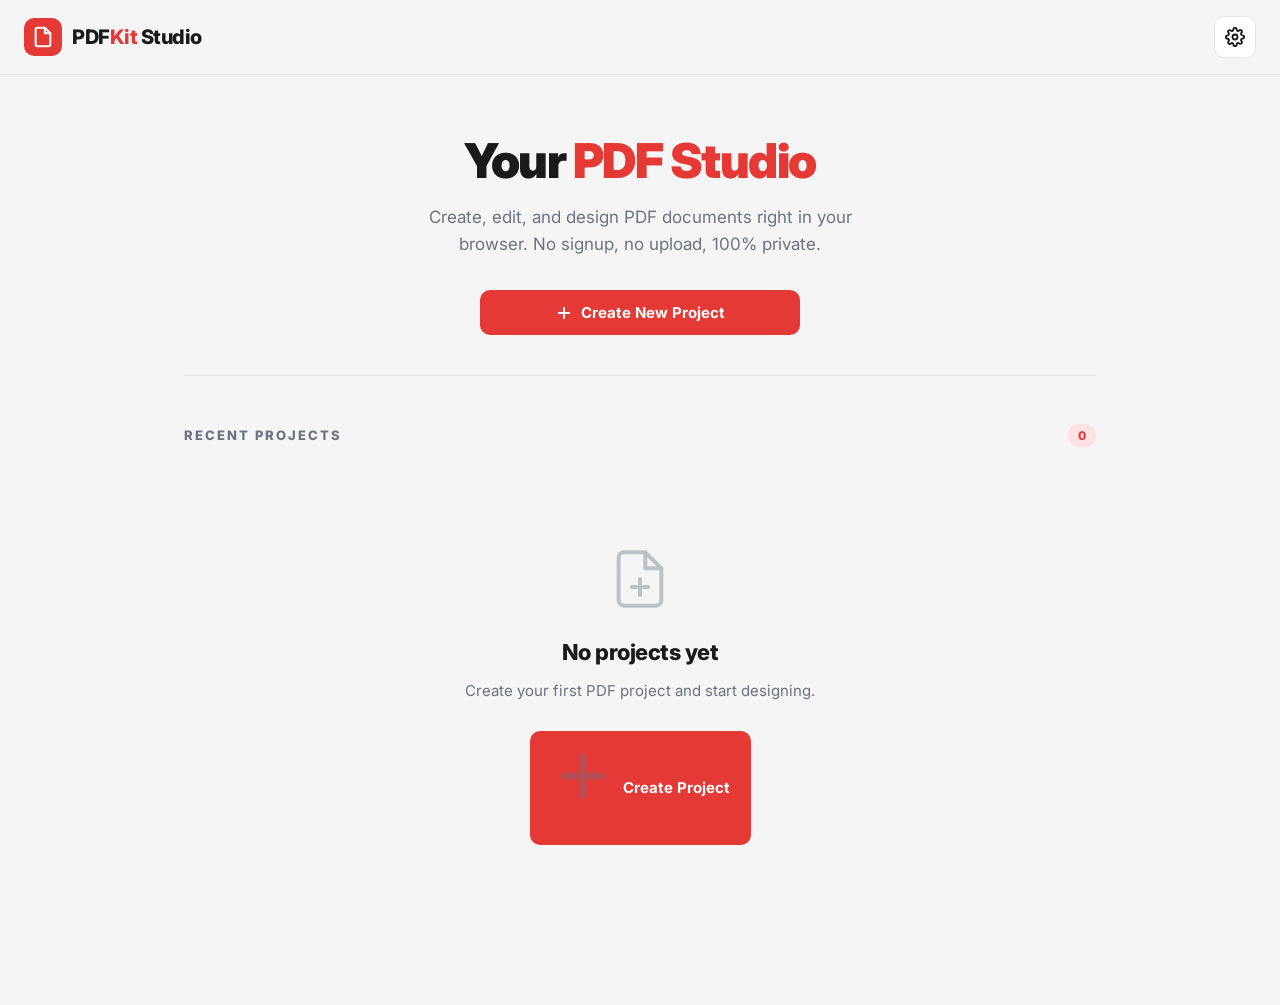
==== commit af4d8e48: "Refactor studio.html for English localization" ====
--- a/studio.html
+++ b/studio.html
@@ -1,70 +1,142 @@
 <!doctype html>
-<html lang="ar" dir="rtl">
-<head>
-  <meta charset="UTF-8">
-  <meta name="viewport" content="width=device-width, initial-scale=1, viewport-fit=cover">
-  <meta name="theme-color" content="#f5f5f5">
-  <title>الاستوديو — PDFKit Studio</title>
-  <meta name="description" content="محرر PDF تفاعلي يعمل بالكامل في المتصفح">
-  <link rel="preconnect" href="https://fonts.googleapis.com">
-  <link rel="preconnect" href="https://fonts.gstatic.com" crossorigin>
-  <link href="https://fonts.googleapis.com/css2?family=Inter:wght@400;500;600;700;800&family=Cairo:wght@400;500;600;700;800&family=Amiri:wght@400;700&family=Tajawal:wght@400;500;700;800&display=swap" rel="stylesheet">
-  <link rel="stylesheet" href="css/style.css">
-  <link rel="stylesheet" href="css/studio.css">
-</head>
-<body class="studio-body">
-  <header class="studio-header" aria-label="رأس الاستوديو">
-    <div class="header-group header-start">
-      <a class="icon-btn" href="index.html" data-i18n-aria="back" aria-label="رجوع">
-        <svg viewBox="0 0 24 24" aria-hidden="true"><path d="M19 12H5M12 19l-7-7 7-7"/></svg>
-      </a>
-      <input id="project-title" class="project-title-input" value="مشروع بدون عنوان" autocomplete="off" aria-label="اسم المشروع">
+<html lang="en" dir="ltr">
+  <head>
+    <meta charset="UTF-8" />
+    <meta name="viewport" content="width=device-width, initial-scale=1.0, maximum-scale=1.0, user-scalable=no" />
+    <title>Studio — PDFKit Studio</title>
+    <meta name="description" content="Edit your PDF project — add text, images, highlights, and drawings." />
+    <link rel="canonical" href="https://pdfkit-xi.vercel.app/studio.html" />
+
+    <link rel="preconnect" href="https://fonts.googleapis.com" />
+    <link rel="preconnect" href="https://fonts.gstatic.com" crossorigin />
+    <link href="https://fonts.googleapis.com/css2?family=Inter:wght@400;500;600;700;800;900&family=Cairo:wght@400;500;600;700;800;900&family=Amiri:wght@400;700&family=Tajawal:wght@400;500;700;900&display=swap" rel="stylesheet" />
+
+    <link rel="stylesheet" href="css/style.css" />
+    <link rel="stylesheet" href="css/studio.css" />
+    <link rel="stylesheet" href="css/element-panel.css" />
+  </head>
+  <body class="studio-body">
+    <header class="studio-header">
+      <div class="header-left">
+        <a class="icon-btn" href="index.html" aria-label="Back">
+          <svg viewBox="0 0 24 24" fill="none" stroke="currentColor" stroke-width="2.2" stroke-linecap="round" stroke-linejoin="round">
+            <line x1="19" y1="12" x2="5" y2="12"></line>
+            <polyline points="12 19 5 12 12 5"></polyline>
+          </svg>
+        </a>
+        <input type="text" class="project-title-input" id="project-title" value="Untitled" />
+      </div>
+
+      <div class="header-center">
+        <button class="icon-btn" id="undo-btn" aria-label="Undo" disabled>
+          <svg viewBox="0 0 24 24" fill="none" stroke="currentColor" stroke-width="2.2" stroke-linecap="round" stroke-linejoin="round">
+            <polyline points="9 14 4 9 9 4"></polyline>
+            <path d="M20 20v-7a4 4 0 0 0-4-4H4"></path>
+          </svg>
+        </button>
+        <button class="icon-btn" id="redo-btn" aria-label="Redo" disabled>
+          <svg viewBox="0 0 24 24" fill="none" stroke="currentColor" stroke-width="2.2" stroke-linecap="round" stroke-linejoin="round">
+            <polyline points="15 14 20 9 15 4"></polyline>
+            <path d="M4 20v-7a4 4 0 0 1 4-4h12"></path>
+          </svg>
+        </button>
+      </div>
+
+      <div class="header-right">
+        <button class="icon-btn" id="export-btn" aria-label="Export">
+          <svg viewBox="0 0 24 24" fill="none" stroke="currentColor" stroke-width="2.2" stroke-linecap="round" stroke-linejoin="round">
+            <path d="M21 15v4a2 2 0 0 1-2 2H5a2 2 0 0 1-2-2v-4"></path>
+            <polyline points="7 10 12 15 17 10"></polyline>
+            <line x1="12" y1="15" x2="12" y2="3"></line>
+          </svg>
+        </button>
+        <button class="btn-save" id="save-btn">
+          <svg viewBox="0 0 24 24" fill="none" stroke="currentColor" stroke-width="2.2" stroke-linecap="round" stroke-linejoin="round">
+            <path d="M19 21H5a2 2 0 0 1-2-2V5a2 2 0 0 1 2-2h11l5 5v11a2 2 0 0 1-2 2z"></path>
+            <polyline points="17 21 17 13 7 13 7 21"></polyline>
+            <polyline points="7 3 7 8 15 8"></polyline>
+          </svg>
+          <span>Save</span>
+        </button>
+      </div>
+            </header>
+            <main class="studio-main">
+  <div class="canvas-wrapper" id="canvas-wrapper">
+    <div class="canvas-stage" id="canvas-stage"></div>
+  </div>
+</main>
+
+<nav class="studio-toolbar" id="studio-toolbar">
+  <button class="tool-btn" data-tool="text" aria-label="Text">
+    <svg viewBox="0 0 24 24" fill="none" stroke="currentColor" stroke-width="2" stroke-linecap="round" stroke-linejoin="round">
+      <polyline points="4 7 4 4 20 4 20 7"></polyline>
+      <line x1="9" y1="20" x2="15" y2="20"></line>
+      <line x1="12" y1="4" x2="12" y2="20"></line>
+    </svg>
+    <span>Text</span>
+  </button>
+
+  <button class="tool-btn" data-tool="highlight" aria-label="Highlight">
+    <svg viewBox="0 0 24 24" fill="none" stroke="currentColor" stroke-width="2" stroke-linecap="round" stroke-linejoin="round">
+      <path d="M9 11l-6 6v3h3l6-6"></path>
+      <path d="M14 7l3 3"></path>
+      <path d="M17 4l3 3-9 9-3-3z"></path>
+    </svg>
+    <span>Highlight</span>
+  </button>
+
+  <button class="tool-btn" data-tool="draw" aria-label="Draw">
+    <svg viewBox="0 0 24 24" fill="none" stroke="currentColor" stroke-width="2" stroke-linecap="round" stroke-linejoin="round">
+      <path d="M12 19l7-7 3 3-7 7-3-3z"></path>
+      <path d="M18 13l-1.5-7.5L2 2l3.5 14.5L13 18l5-5z"></path>
+      <path d="M2 2l7.586 7.586"></path>
+      <circle cx="11" cy="11" r="2"></circle>
+    </svg>
+    <span>Draw</span>
+  </button>
+
+  <button class="tool-btn" data-tool="image" aria-label="Image">
+    <svg viewBox="0 0 24 24" fill="none" stroke="currentColor" stroke-width="2" stroke-linecap="round" stroke-linejoin="round">
+      <rect x="3" y="3" width="18" height="18" rx="2"></rect>
+      <circle cx="8.5" cy="8.5" r="1.5"></circle>
+      <polyline points="21 15 16 10 5 21"></polyline>
+    </svg>
+    <span>Image</span>
+  </button>
+
+  <button class="tool-btn" data-tool="shape" aria-label="Shape">
+    <svg viewBox="0 0 24 24" fill="none" stroke="currentColor" stroke-width="2" stroke-linecap="round" stroke-linejoin="round">
+      <rect x="3" y="3" width="18" height="18" rx="2"></rect>
+    </svg>
+    <span>Shape</span>
+  </button>
+
+  <button class="tool-btn" data-tool="eraser" aria-label="Eraser">
+    <svg viewBox="0 0 24 24" fill="none" stroke="currentColor" stroke-width="2" stroke-linecap="round" stroke-linejoin="round">
+      <path d="M20 20H7L3 16a1 1 0 0 1 0-1.4L14.6 3a1 1 0 0 1 1.4 0L21 8a1 1 0 0 1 0 1.4L10.4 20"></path>
+      <line x1="18" y1="13" x2="6" y2="13"></line>
+    </svg>
+    <span>Eraser</span>
+  </button>
+      </nav>
+          <div class="tool-panel" id="tool-panel" hidden>
+      <button class="panel-close" id="panel-close" aria-label="Close">
+        <svg viewBox="0 0 24 24" fill="none" stroke="currentColor" stroke-width="2.4" stroke-linecap="round" stroke-linejoin="round">
+          <line x1="18" y1="6" x2="6" y2="18"></line>
+          <line x1="6" y1="6" x2="18" y2="18"></line>
+        </svg>
+      </button>
+      <div class="panel-content" id="panel-content"></div>
     </div>
-    <div class="header-group header-history" aria-label="سجل التعديلات">
-      <button class="icon-btn" id="undo-btn" type="button" data-i18n-aria="undo" aria-label="تراجع" disabled>
-        <svg viewBox="0 0 24 24" aria-hidden="true"><path d="M9 14 4 9l5-5M4 9h10a6 6 0 0 1 6 6v5"/></svg>
-      </button>
-      <button class="icon-btn" id="redo-btn" type="button" data-i18n-aria="redo" aria-label="إعادة" disabled>
-        <svg viewBox="0 0 24 24" aria-hidden="true"><path d="m15 14 5-5-5-5m5 5H10a6 6 0 0 0-6 6v5"/></svg>
-      </button>
+
+    <div class="element-panel" id="element-panel" hidden>
+      <div class="element-panel-content" id="element-panel-content"></div>
     </div>
-    <div class="header-group header-end">
-      <button class="icon-btn" id="language-btn" type="button" aria-label="English">EN</button>
-      <button class="icon-btn" id="export-btn" type="button" data-i18n-aria="export" aria-label="تصدير">
-        <svg viewBox="0 0 24 24" aria-hidden="true"><path d="M12 3v12m0 0 5-5m-5 5-5-5M5 21h14a2 2 0 0 0 2-2v-3M3 16v3a2 2 0 0 0 2 2"/></svg>
-      </button>
-      <button class="btn-save" id="save-btn" type="button">
-        <svg viewBox="0 0 24 24" aria-hidden="true"><path d="M19 21H5a2 2 0 0 1-2-2V5a2 2 0 0 1 2-2h11l5 5v11zM7 3v5h8M8 21v-6h8v6"/></svg>
-        <span data-i18n="save">حفظ</span>
-      </button>
-    </div>
-  </header>
 
-  <main class="studio-main" id="studio-main">
-    <div class="canvas-wrapper" id="canvas-wrapper">
-      <div class="canvas-stage" id="canvas-stage" aria-live="polite"></div>
-    </div>
-  </main>
+    <input type="file" id="image-upload" accept="image/*" hidden />
 
-  <nav class="studio-toolbar" id="studio-toolbar" aria-label="أدوات التحرير">
-    <button class="tool-btn" type="button" data-tool="text"><span class="tool-icon">T</span><span data-i18n="text">نص</span></button>
-    <button class="tool-btn" type="button" data-tool="highlight"><span class="tool-icon">▰</span><span data-i18n="highlight">تمييز</span></button>
-    <button class="tool-btn" type="button" data-tool="draw"><span class="tool-icon">✎</span><span data-i18n="draw">رسم</span></button>
-    <button class="tool-btn" type="button" data-tool="image"><span class="tool-icon">▧</span><span data-i18n="image">صورة</span></button>
-    <button class="tool-btn" type="button" data-tool="shape"><span class="tool-icon">□</span><span data-i18n="shape">شكل</span></button>
-    <button class="tool-btn" type="button" data-tool="eraser"><span class="tool-icon">⌫</span><span data-i18n="eraser">ممحاة</span></button>
-  </nav>
-
-  <section class="tool-panel" id="tool-panel" hidden aria-label="خيارات الأداة">
-    <div class="sheet-grip" aria-hidden="true"></div>
-    <button class="panel-close" id="panel-close" type="button" aria-label="إغلاق">×</button>
-    <div class="panel-content" id="panel-content"></div>
-  </section>
-
-  <input type="file" id="image-upload" accept="image/*" hidden>
-  <div class="toast" id="toast" role="status" aria-live="polite"></div>
-
-  <script src="js/db.js"></script>
-  <script src="js/studio.js"></script>
-</body>
-</html>
+    <script src="js/db.js"></script>
+    <script src="js/studio.js"></script>
+    <script src="js/tools/element-panel.js"></script>
+  </body>
+        </html>
--- a/css/studio.css
+++ b/css/studio.css
@@ -0,0 +1,101 @@
+/* PDFKit Studio — تخطيط الاستوديو والتفاعل */
+
+.studio-body {
+  display: flex;
+  flex-direction: column;
+  height: 100dvh;
+  min-height: 0;
+  overflow: hidden;
+  background: #f5f5f5;
+  color: var(--ink);
+}
+
+.studio-header {
+  display: grid;
+  grid-template-columns: minmax(0, 1fr) auto minmax(0, 1fr);
+  align-items: center;
+  gap: 8px;
+  flex: 0 0 auto;
+  min-height: 60px;
+  padding: 8px max(10px, env(safe-area-inset-left)) 8px max(10px, env(safe-area-inset-right));
+  background: rgba(255,255,255,.94);
+  border-bottom: 1px solid #e5e5e5;
+  box-shadow: 0 2px 12px rgba(0,0,0,.04);
+  z-index: 30;
+}
+.header-group { display:flex; align-items:center; gap:5px; min-width:0; }
+.header-history { justify-content:center; }
+.header-end { justify-content:flex-end; }
+.icon-btn { width:36px; height:36px; display:inline-flex; align-items:center; justify-content:center; flex:0 0 auto; border:0; border-radius:10px; background:transparent; color:var(--ink); font:700 12px Inter,Cairo,sans-serif; cursor:pointer; transition:.18s ease; }
+.icon-btn svg { width:20px; height:20px; fill:none; stroke:currentColor; stroke-width:2; stroke-linecap:round; stroke-linejoin:round; }
+.icon-btn:hover:not(:disabled), .icon-btn:focus-visible { background:#fee2e2; color:#e53935; outline:none; }
+.icon-btn:disabled { opacity:.28; cursor:not-allowed; }
+.project-title-input { min-width:0; width:min(230px,100%); padding:7px 9px; border:1px solid transparent; border-radius:8px; background:transparent; color:var(--ink); font:700 14px Cairo,Inter,sans-serif; }
+.project-title-input:focus { outline:none; border-color:#e53935; background:#fff; }
+.btn-save { display:inline-flex; align-items:center; gap:6px; min-height:36px; padding:0 13px; border:0; border-radius:10px; background:#e53935; color:#fff; font:700 13px Cairo,Inter,sans-serif; cursor:pointer; transition:.18s ease; white-space:nowrap; }
+.btn-save:hover, .btn-save:focus-visible { background:#c62828; outline:none; }
+.btn-save svg { width:17px; height:17px; fill:none; stroke:currentColor; stroke-width:2; stroke-linecap:round; stroke-linejoin:round; }
+
+.studio-main { position:relative; flex:1 1 auto; min-height:0; overflow:auto; padding:18px 12px 24px; -webkit-overflow-scrolling:touch; overscroll-behavior:contain; }
+.canvas-wrapper { display:flex; justify-content:center; align-items:flex-start; min-width:100%; min-height:100%; padding:4px 0 20px; }
+.canvas-stage { display:flex; flex-direction:column; align-items:center; gap:18px; }
+.page-canvas { position:relative; flex:0 0 auto; overflow:hidden; background:#fff; border-radius:5px; box-shadow:0 8px 30px rgba(0,0,0,.14); touch-action:none; }
+.page-canvas:focus { outline:2px solid #e53935; outline-offset:3px; }
+.draw-layer { position:absolute; inset:0; width:100%; height:100%; pointer-events:none; }
+.draw-layer.is-active { pointer-events:auto; cursor:crosshair; }
+
+.studio-toolbar { display:flex; flex:0 0 auto; align-items:stretch; justify-content:center; gap:3px; min-height:76px; padding:7px max(6px,env(safe-area-inset-left)) calc(7px + env(safe-area-inset-bottom)) max(6px,env(safe-area-inset-right)); overflow-x:auto; overflow-y:hidden; background:rgba(255,255,255,.97); border-top:1px solid #e5e5e5; box-shadow:0 -3px 18px rgba(0,0,0,.07); scrollbar-width:none; z-index:40; }
+.studio-toolbar::-webkit-scrollbar { display:none; }
+.tool-btn { display:flex; flex-direction:column; align-items:center; justify-content:center; gap:4px; min-width:66px; padding:6px 8px; border:0; border-radius:12px; background:transparent; color:#6b7280; font:700 10px Cairo,Inter,sans-serif; cursor:pointer; flex:0 0 auto; transition:.18s ease; }
+.tool-icon { display:flex; align-items:center; justify-content:center; width:28px; height:28px; color:currentColor; font:700 22px Inter,Cairo,sans-serif; line-height:1; }
+.tool-btn:hover, .tool-btn:focus-visible { color:#e53935; background:#fee2e2; outline:none; }
+.tool-btn.active { color:#fff; background:#e53935; box-shadow:0 4px 12px rgba(229,57,53,.24); }
+
+.tool-panel { position:fixed; inset-inline:0; bottom:0; max-height:min(62dvh,560px); overflow:auto; padding:18px 18px calc(20px + env(safe-area-inset-bottom)); background:#fff; border-radius:22px 22px 0 0; box-shadow:0 -12px 40px rgba(0,0,0,.18); z-index:100; animation:sheet-up .22s ease-out; }
+.tool-panel[hidden] { display:none; }
+.sheet-grip { width:42px; height:4px; margin:-8px auto 12px; border-radius:10px; background:#d1d5db; }
+.panel-close { position:absolute; inset-inline-end:15px; top:13px; width:32px; height:32px; border:0; border-radius:50%; background:#f5f5f5; color:#6b7280; font:400 24px/1 Inter,sans-serif; cursor:pointer; }
+.panel-close:hover { background:#fee2e2; color:#e53935; }
+.panel-content { max-width:720px; margin:auto; padding-inline:5px; }
+.panel-title { margin:0 40px 16px 0; font:800 18px Cairo,Inter,sans-serif; }
+html[dir="rtl"] .panel-title { margin-right:0; margin-left:40px; }
+.panel-row { margin-bottom:15px; }
+.panel-label { display:block; margin-bottom:7px; color:#6b7280; font:700 11px Cairo,Inter,sans-serif; }
+.panel-textarea { width:100%; min-height:74px; padding:10px 12px; resize:vertical; border:1px solid #e5e5e5; border-radius:10px; background:#f5f5f5; color:#1a1a1a; font:16px Cairo,Inter,sans-serif; direction:auto; unicode-bidi:plaintext; }
+.panel-textarea:focus { outline:none; border-color:#e53935; background:#fff; }
+.color-options, .brush-options, .font-grid, .shape-options { display:flex; flex-wrap:wrap; gap:8px; }
+.color-swatch { width:32px; height:32px; border:2px solid #e5e5e5; border-radius:50%; cursor:pointer; }
+.color-swatch.active { border-color:#e53935; box-shadow:0 0 0 3px #fee2e2; }
+.font-option, .shape-option, .brush-size { padding:9px 12px; border:1px solid #e5e5e5; border-radius:9px; background:#f5f5f5; color:#1a1a1a; font:700 13px Cairo,Inter,sans-serif; cursor:pointer; }
+.font-option.active, .shape-option.active, .brush-size.active { border-color:#e53935; background:#fee2e2; color:#c62828; }
+.size-slider { width:100%; accent-color:#e53935; }
+.panel-btn { width:100%; padding:11px 14px; border:0; border-radius:10px; background:#e53935; color:#fff; font:700 14px Cairo,Inter,sans-serif; cursor:pointer; }
+.panel-btn:hover { background:#c62828; }
+.panel-note { color:#6b7280; font:13px Cairo,Inter,sans-serif; }
+
+.text-element, .image-element, .shape-element, .highlight-element { position:absolute; user-select:none; -webkit-user-select:none; touch-action:none; cursor:move; }
+.text-element { padding:3px 5px; min-width:24px; white-space:pre-wrap; overflow-wrap:anywhere; line-height:1.3; direction:auto; unicode-bidi:plaintext; border:1px dashed transparent; }
+.text-element.selected, .image-element.selected, .shape-element.selected, .highlight-element.selected { border:1px dashed #e53935; }
+.image-element { border:1px dashed transparent; }
+.image-element img { display:block; width:100%; height:100%; object-fit:contain; pointer-events:none; }
+.shape-element { border:2px solid currentColor; }
+.highlight-element { opacity:.72; border-radius:3px; }
+.resize-handle { position:absolute; inset-inline-end:-7px; bottom:-7px; display:none; width:14px; height:14px; border:2px solid #fff; border-radius:50%; background:#e53935; cursor:nwse-resize; z-index:2; }
+.selected .resize-handle { display:block; }
+.toast { position:fixed; inset-inline:50%; bottom:calc(88px + env(safe-area-inset-bottom)); z-index:200; transform:translate(-50%,10px); opacity:0; pointer-events:none; padding:9px 14px; border-radius:999px; background:#1a1a1a; color:#fff; font:700 12px Cairo,Inter,sans-serif; transition:.2s ease; white-space:nowrap; }
+.toast.show { transform:translate(-50%,0); opacity:1; }
+
+@keyframes sheet-up { from { transform:translateY(100%); } to { transform:translateY(0); } }
+@media (max-width:600px) {
+  .studio-header { grid-template-columns:minmax(0,1fr) auto minmax(0,auto); min-height:54px; padding-block:5px; }
+  .header-history { display:none; }
+  .project-title-input { width:min(160px,100%); font-size:13px; }
+  .icon-btn { width:33px; height:33px; }
+  .btn-save { min-height:33px; padding-inline:10px; font-size:12px; }
+  .btn-save svg { display:none; }
+  .studio-main { padding:12px 8px 18px; }
+  .studio-toolbar { min-height:70px; }
+  .tool-btn { min-width:58px; padding-inline:5px; }
+  .tool-icon { width:25px; height:25px; font-size:20px; }
+}
+@media (min-width:900px) { .studio-main { padding-inline:28px; } .tool-panel { max-width:760px; inset-inline:50%; transform:translateX(-50%); border-radius:22px; bottom:16px; } html[dir="rtl"] .tool-panel { transform:translateX(50%); } }
